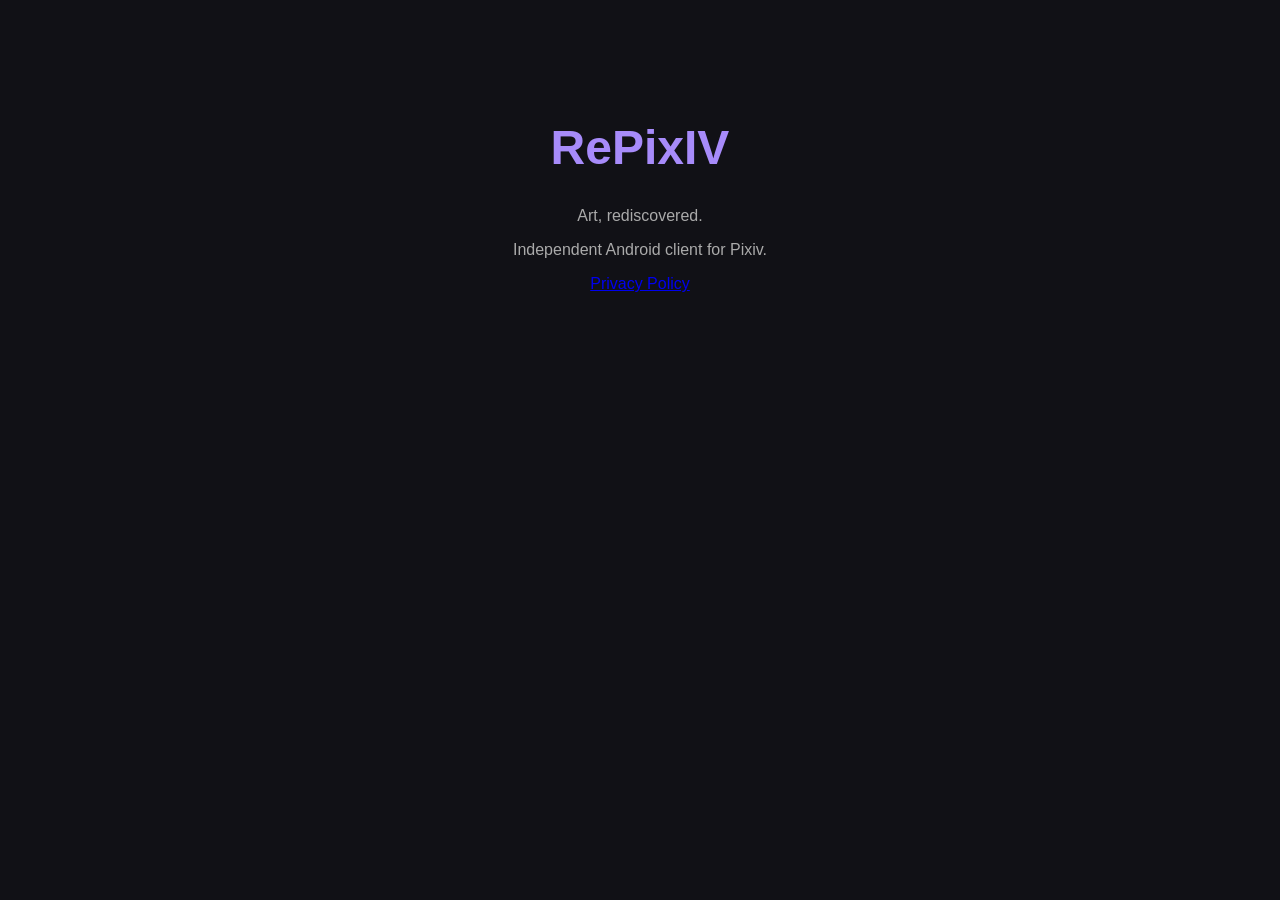
==== docs/index.html @ 5d74e544 "Create index.html" ====
<!DOCTYPE html>
<html lang="en">
<head>
<meta charset="UTF-8">
<meta name="viewport" content="width=device-width, initial-scale=1">
<title>RePixIV</title>
<style>
body {
  background:#111116;
  color:#fff;
  font-family:Arial,sans-serif;
  text-align:center;
  padding:80px 20px;
}
h1 {font-size:48px;color:#a78bfa}
p {color:#aaa}
</style>
</head>
<body>
<h1>RePixIV</h1>
<p>Art, rediscovered.</p>
<p>Independent Android client for Pixiv.</p>
<a href="privacy.html">Privacy Policy</a>
</body>
</html>
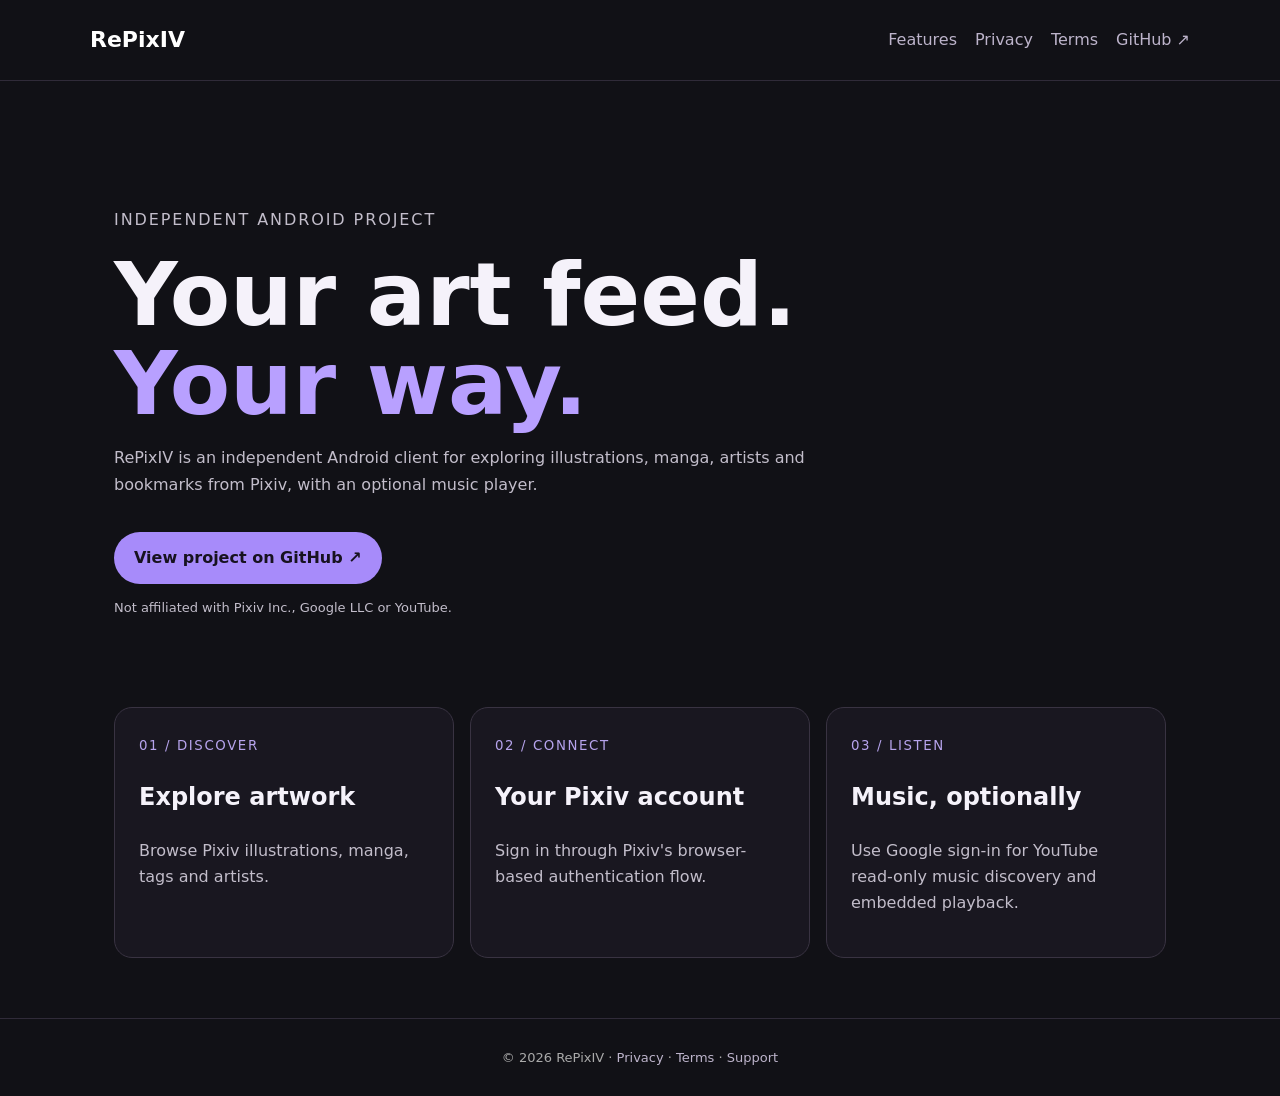
==== commit 8c34f3c1: "Add files via upload" ====
--- a/docs/index.html
+++ b/docs/index.html
@@ -1,26 +1 @@
-
-<!DOCTYPE html>
-<html lang="en">
-<head>
-<meta charset="UTF-8">
-<meta name="viewport" content="width=device-width, initial-scale=1">
-<title>RePixIV</title>
-<style>
-body {
-  background:#111116;
-  color:#fff;
-  font-family:Arial,sans-serif;
-  text-align:center;
-  padding:80px 20px;
-}
-h1 {font-size:48px;color:#a78bfa}
-p {color:#aaa}
-</style>
-</head>
-<body>
-<h1>RePixIV</h1>
-<p>Art, rediscovered.</p>
-<p>Independent Android client for Pixiv.</p>
-<a href="privacy.html">Privacy Policy</a>
-</body>
-</html>
+<!doctype html><html lang="en"><head><meta charset="utf-8"><meta name="viewport" content="width=device-width,initial-scale=1"><title>RePixIV</title><link rel="stylesheet" href="style.css"></head><body><header><a class="brand" href="./">RePixIV</a><nav><a href="#features">Features</a><a href="privacy.html">Privacy</a><a href="terms.html">Terms</a><a href="https://github.com/93ir88/RePixIV">GitHub ↗</a></nav></header><main><section class="hero"><p class="eyebrow">INDEPENDENT ANDROID PROJECT</p><h1>Your art feed.<br><em>Your way.</em></h1><p>RePixIV is an independent Android client for exploring illustrations, manga, artists and bookmarks from Pixiv, with an optional music player.</p><a class="button" href="https://github.com/93ir88/RePixIV">View project on GitHub ↗</a><p class="note">Not affiliated with Pixiv Inc., Google LLC or YouTube.</p></section><section id="features" class="cards"><article><small>01 / DISCOVER</small><h2>Explore artwork</h2><p>Browse Pixiv illustrations, manga, tags and artists.</p></article><article><small>02 / CONNECT</small><h2>Your Pixiv account</h2><p>Sign in through Pixiv's browser-based authentication flow.</p></article><article><small>03 / LISTEN</small><h2>Music, optionally</h2><p>Use Google sign-in for YouTube read-only music discovery and embedded playback.</p></article></section></main><footer>© 2026 RePixIV · <a href="privacy.html">Privacy</a> · <a href="terms.html">Terms</a> · <a href="https://github.com/93ir88/RePixIV/issues">Support</a></footer></body></html>
--- a/docs/style.css
+++ b/docs/style.css
@@ -0,0 +1 @@
+*{box-sizing:border-box}body{margin:0;background:#111116;color:#f5f2fa;font:16px/1.65 system-ui,sans-serif}a{color:#c7b5ff}header{display:flex;justify-content:space-between;align-items:center;gap:18px;padding:22px max(22px,calc((100% - 1100px)/2));border-bottom:1px solid #302b39}.brand{font-weight:800;font-size:22px;text-decoration:none;color:#fff}nav{display:flex;gap:18px;flex-wrap:wrap}nav a,footer a{color:#bdb4cb;text-decoration:none}main{max-width:1100px;margin:auto;padding:60px 24px}.hero{padding:50px 0 75px;max-width:700px}.eyebrow,small{color:#b7a4ed;letter-spacing:.12em}.hero h1{font-size:clamp(48px,9vw,88px);line-height:1.02;margin:16px 0}.hero h1 em{color:#b8a0ff;font-style:normal}.hero p,.cards p{color:#c2bdca}.button{display:inline-block;margin-top:18px;padding:13px 20px;background:#a78bfa;color:#17121f;border-radius:999px;text-decoration:none;font-weight:700}.note,.muted{font-size:13px;color:#aaa}.cards{display:grid;grid-template-columns:repeat(auto-fit,minmax(220px,1fr));gap:16px}.cards article{padding:24px;border:1px solid #393342;border-radius:18px;background:#191720}footer{padding:28px 24px;text-align:center;border-top:1px solid #302b39;color:#aaa;font-size:13px}.legal{max-width:820px;margin:auto;padding:32px 22px}.legal h1,.legal h2{line-height:1.2}.legal li{margin:10px 0}.notice{padding:14px;border:1px solid #665b82;border-radius:12px;background:#191720}@media(max-width:600px){header{align-items:flex-start;flex-direction:column}main{padding-top:30px}.hero{padding:36px 0 50px}}
